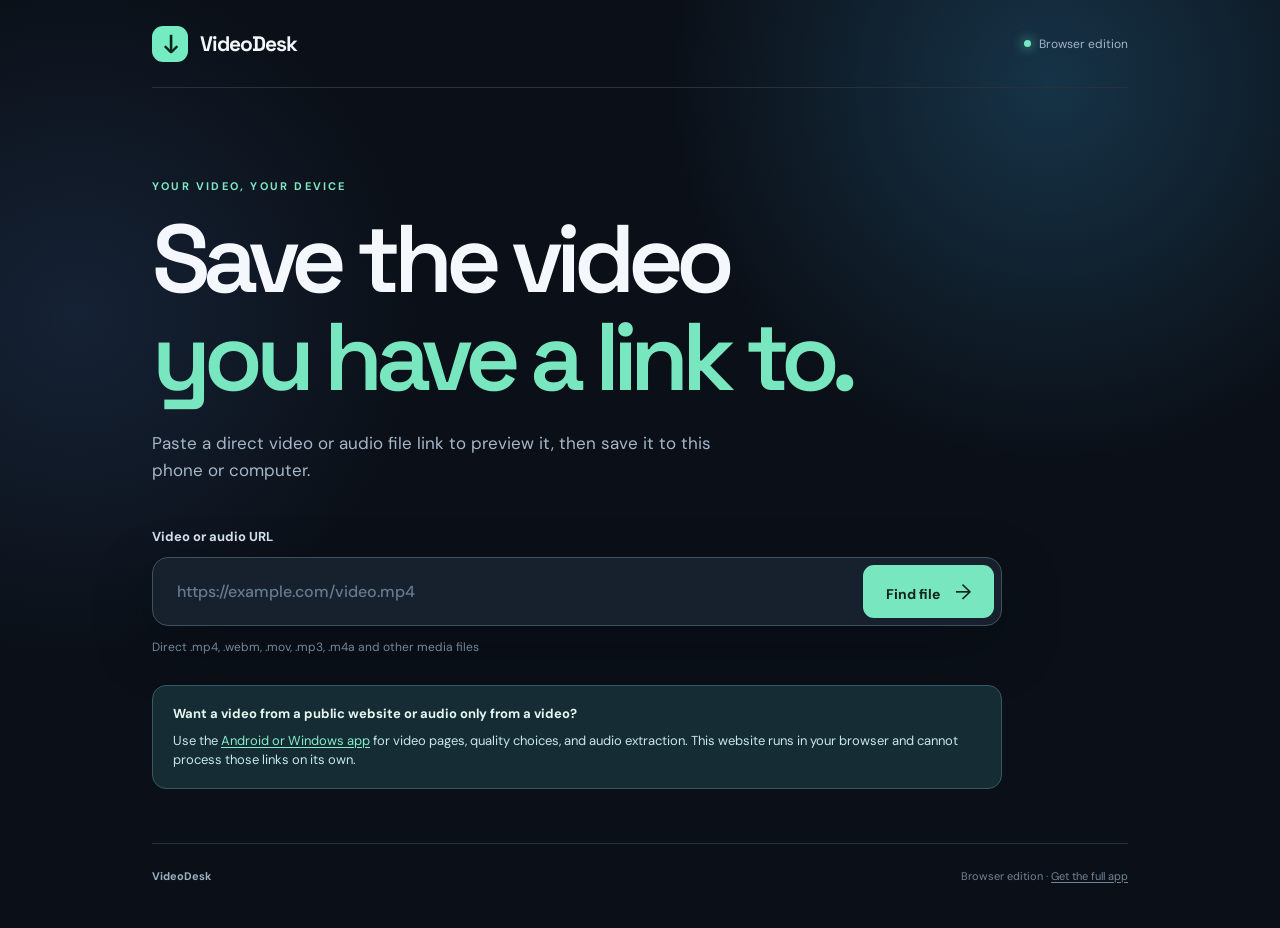
==== index.html @ ed0faee8 "Open VideoDesk browser app on GitHub Pages" ====
<!doctype html>
<html lang="en">
<head>
  <meta charset="utf-8">
  <meta name="viewport" content="width=device-width, initial-scale=1">
  <meta name="theme-color" content="#111827">
  <meta name="description" content="Preview and save direct public video or audio links in your browser. Get the full VideoDesk app for video pages and audio extraction.">
  <link rel="icon" href="./windows/public/icon.svg" type="image/svg+xml">
  <link rel="apple-touch-icon" href="./windows/public/icon-192.png">
  <link rel="stylesheet" href="./windows/public/style.css">
  <link rel="stylesheet" href="./site.css">
  <title>VideoDesk — save a video to this device</title>
</head>
<body>
  <main class="shell">
    <header class="topbar">
      <a class="brand" href="./"><span class="brand-icon">↓</span><span>VideoDesk</span></a>
      <span class="local-badge"><span></span><span class="badge-text">Browser edition</span></span>
    </header>

    <section class="hero">
      <p class="eyebrow">YOUR VIDEO, YOUR DEVICE</p>
      <h1>Save the video<br><em>you have a link to.</em></h1>
      <p class="intro">Paste a direct video or audio file link to preview it, then save it to this phone or computer.</p>
      <form id="inspect-form" class="url-form">
        <label for="video-url">Video or audio URL</label>
        <div class="input-row">
          <input id="video-url" name="url" type="url" inputmode="url" autocomplete="url" placeholder="https://example.com/video.mp4" required>
          <button id="inspect-btn" type="submit">Find file <span aria-hidden="true">→</span></button>
        </div>
      </form>
      <p class="helper">Direct .mp4, .webm, .mov, .mp3, .m4a and other media files</p>
      <div class="site-note">
        <strong>Want a video from a public website or audio only from a video?</strong>
        <span>Use the <a href="https://github.com/thelon3ly/videoDesk">Android or Windows app</a> for video pages, quality choices, and audio extraction. This website runs in your browser and cannot process those links on its own.</span>
      </div>
    </section>

    <div id="message" class="message" role="status" aria-live="polite" hidden></div>
    <section id="result" class="result" hidden>
      <div class="result-head"><span class="step">01 / FILE FOUND</span><span id="source" class="source"></span></div>
      <h2 id="title"></h2>
      <p id="details" class="details"></p>
      <div class="preview-heading"><h3>Preview</h3><span>Play before saving</span></div>
      <div id="preview-frame" class="preview-frame"></div>
      <p id="preview-note" class="preview-note"></p>
      <div class="quality-heading"><h3>Available format</h3><span>Original file</span></div>
      <div class="jelly-radio" role="group" aria-label="Available format">
        <span class="jelly-chip" data-selected><span class="jelly-skin"><strong>Original</strong><small>As provided by the source</small></span></span>
      </div>
      <button id="download-btn" class="download-btn" type="button">Download file <span aria-hidden="true">↘</span></button>
      <p class="fineprint">For media you are permitted to save. Browser downloads depend on the source allowing cross-origin access.</p>
    </section>
    <section id="progress-panel" class="progress-panel" hidden>
      <div class="progress-top"><span id="progress-label">Downloading file…</span><strong id="percent">0%</strong></div>
      <div class="progress-track"><div id="progress-fill"></div></div>
      <p id="progress-note">Keep this page open until the save dialog appears.</p>
      <a id="save-link" class="save-link" href="#" hidden>Save file to this device <span aria-hidden="true">↓</span></a>
    </section>
    <footer><span>VideoDesk</span><span>Browser edition · <a href="https://github.com/thelon3ly/videoDesk">Get the full app</a></span></footer>
  </main>
  <script src="./site.js" defer></script>
</body>
</html>
---- windows/public/style.css ----
@import url('https://fonts.googleapis.com/css2?family=DM+Sans:wght@400;500;600;700&family=Space+Grotesk:wght@400;500;600;700&display=swap');
[hidden]{display:none!important}
.local-badge.offline span:first-child{background:#ff8f85;box-shadow:0 0 12px #ff8f85}
.local-badge #server-label{width:auto;height:auto;border-radius:0;background:none;box-shadow:none}
.preview-heading{display:flex;align-items:baseline;justify-content:space-between;gap:12px;margin:23px 0 13px}.preview-heading h3{font:600 17px 'Space Grotesk',sans-serif;margin:0}.preview-heading span{font-size:12px;color:#8ca2b4}.preview-frame{position:relative;width:100%;min-width:0;aspect-ratio:16/9;min-height:210px;border:1px solid #405260;border-radius:15px;background:#0b1018;overflow:hidden}.preview-frame iframe,.preview-frame video{display:block;width:100%;height:100%;border:0;background:#05080c}.preview-fallback{position:relative;display:flex;align-items:center;justify-content:center;width:100%;height:100%;min-height:210px;color:#dce9f2;text-align:center;font-weight:600;padding:20px}.preview-fallback img{position:absolute;width:100%;height:100%;object-fit:cover;opacity:.35;filter:brightness(.65)}.preview-fallback span{position:relative;z-index:1}.preview-note{color:#8ca2b4;font-size:12px;line-height:1.5;margin:11px 0 22px}.preview-note a{color:#86ecc7;text-decoration:none}.preview-note a:hover{text-decoration:underline}
.typed-line{position:relative;display:block}.typed-measure{visibility:hidden}.typed-overlay{position:absolute;inset:0;white-space:normal}.typed-cursor{display:inline-block;margin-left:.07em;color:#f4f7fb;animation:typing-cursor-blink .6s ease-in-out infinite alternate}@keyframes typing-cursor-blink{to{opacity:0}}@media(prefers-reduced-motion:reduce){.typed-cursor{display:none}}
.media-toggle{display:inline-flex;align-items:center;gap:13px;margin:4px 0 21px}.mode-label{font-size:14px;font-weight:700;color:#8ea4b4;transition:color .25s}.mode-label.active{color:#78e7bf}.squish-switch{--thumb-x:4px;position:relative;display:inline-block;width:76px;height:38px;margin:0;padding:0;border:0;border-radius:19px;background:none;touch-action:pan-y;user-select:none;-webkit-tap-highlight-color:transparent}.squish-switch::after{content:'';position:absolute;inset:-7px}.squish-switch:focus-visible{outline:2px solid #d6ffec;outline-offset:4px}.squish-switch:disabled{opacity:.45;cursor:not-allowed}.squish-track{position:relative;display:block;width:76px;height:38px;border-radius:19px;background:#304351;box-shadow:inset 0 1px 3px #07101888;transition:background-color .32s}.squish-switch[data-on] .squish-track{background:#78e7bf}.squish-thumb{position:absolute;top:4px;left:0;width:30px;height:30px;transform:translateX(var(--thumb-x));transition:transform .42s cubic-bezier(.18,1.55,.35,1)}.squish-switch[data-on]{--thumb-x:42px}.squish-switch[data-held] .squish-thumb{transition:none}.squish-thumb-face{display:block;width:100%;height:100%;border-radius:50%;background:#78e7bf;box-shadow:0 2px 7px #07101866;transition:background-color .32s,scale .2s}.squish-switch[data-on] .squish-thumb-face{background:#10241f}.squish-switch:not(:disabled):hover .squish-thumb-face{scale:1.035}.squish-switch[data-held] .squish-thumb-face{scale:1.12}.quality-heading{border-top:1px solid #31404d}@media(prefers-reduced-motion:reduce){.mode-label,.squish-track,.squish-thumb,.squish-thumb-face{transition-duration:0ms!important}}
:root{font-family:'DM Sans',system-ui,sans-serif;color:#e5edf7;background:#0b1018;font-synthesis:none}*{box-sizing:border-box}body{margin:0;min-height:100vh;background:radial-gradient(circle at 82% 9%,#163347 0,transparent 28%),radial-gradient(circle at 6% 34%,#152235 0,transparent 25%),#0b1018}.shell{max-width:1040px;margin:auto;padding:0 32px}.topbar{height:88px;display:flex;align-items:center;justify-content:space-between;border-bottom:1px solid #26313c}.brand{display:flex;align-items:center;gap:12px;color:#f2f7fb;text-decoration:none;font-family:'Space Grotesk',sans-serif;font-size:21px;font-weight:700;letter-spacing:-.05em}.brand-icon{display:grid;place-items:center;width:36px;height:36px;border-radius:11px;background:#74ebc0;color:#09241d;font-size:26px;font-weight:500;line-height:1}.local-badge{display:flex;align-items:center;gap:8px;color:#a5b5c5;font-size:12px}.local-badge span{width:7px;height:7px;border-radius:50%;background:#74ebc0;box-shadow:0 0 12px #74ebc0}.hero{padding:80px 0 54px;max-width:850px}.eyebrow,.step{color:#7ce9c4;font-size:11px;font-weight:700;letter-spacing:.2em}.hero h1{margin:18px 0 23px;font:600 clamp(49px,8.7vw,96px)/1.02 'Space Grotesk',sans-serif;letter-spacing:-.075em;color:#f4f7fb}.hero h1 em{font-style:normal;color:#78e7bf}.intro{max-width:590px;color:#a6b7c9;font-size:17px;line-height:1.6;margin:0 0 44px}.url-form{max-width:850px}.url-form label{display:block;margin-bottom:12px;font-size:13px;font-weight:700;color:#d2dfeb}.input-row{display:flex;gap:8px;padding:7px;border:1px solid #40505f;border-radius:16px;background:#17212d;box-shadow:0 20px 55px #05090e66}.input-row:focus-within{border-color:#78e7bf}.input-row input{flex:1;min-width:0;padding:16px 17px;background:none;border:0;outline:0;color:#f4f7fb;font:500 16px 'DM Sans',sans-serif}.input-row input::placeholder{color:#667b8f}button{cursor:pointer;font:700 14px 'DM Sans',sans-serif}.input-row button,.download-btn,.save-link{border:0;border-radius:11px;padding:0 23px;background:#78e7bf;color:#10241f;transition:background .2s,transform .2s;white-space:nowrap}.input-row button:hover,.download-btn:hover,.save-link:hover{background:#a5f6d6;transform:translateY(-1px)}button:disabled{opacity:.5;cursor:wait;transform:none}.input-row button span,.download-btn span,.save-link span{margin-left:12px;font-size:21px;font-weight:400}.helper{font-size:12px;color:#71879a;margin:13px 0}.message{padding:16px 19px;border-radius:12px;border:1px solid #95514d;background:#3b2425;color:#ffccca;margin-bottom:24px;line-height:1.5}.message.info{border-color:#375962;background:#152c35;color:#c8e6ee}.result,.progress-panel{padding:27px 31px 31px;margin:20px 0 32px;border:1px solid #354453;background:#17212bdd;border-radius:22px;box-shadow:0 22px 60px #03060933}.result-head{display:flex;justify-content:space-between;gap:20px}.source{font-size:12px;color:#8eacb9}.result h2{font:600 clamp(25px,4vw,38px)/1.2 'Space Grotesk',sans-serif;letter-spacing:-.045em;margin:18px 0 8px;overflow-wrap:anywhere}.details{color:#8ca2b4;margin:0 0 27px;font-size:13px}.quality-heading{display:flex;align-items:baseline;justify-content:space-between;border-top:1px solid #31404d;padding-top:25px}.quality-heading h3{font:600 17px 'Space Grotesk',sans-serif;margin:0 0 15px}.quality-heading span{font-size:12px;color:#8ca2b4}.qualities{display:grid;grid-template-columns:repeat(auto-fit,minmax(135px,1fr));gap:10px}.quality{position:relative;display:flex;align-items:center;justify-content:space-between;gap:8px;padding:15px;border:1px solid #425360;border-radius:12px;color:#d8e5ef;cursor:pointer;min-height:70px}.quality:has(input:checked){border-color:#78e7bf;background:#1b3b38}.quality input{position:absolute;opacity:0}.quality strong{font:600 19px 'Space Grotesk',sans-serif}.quality small{display:block;color:#8ea4b4;font-size:11px;margin-top:3px}.quality .check{width:17px;height:17px;border:1px solid #778c9b;border-radius:50%}.quality:has(input:checked) .check{border:5px solid #78e7bf;background:#132a29}.download-btn{height:53px;margin-top:21px;min-width:240px}.fineprint{font-size:11px;line-height:1.5;color:#8193a5;margin:16px 0 0}.progress-top{display:flex;justify-content:space-between;font-size:14px}.progress-top strong{color:#78e7bf}.progress-track{height:8px;background:#31404d;border-radius:99px;overflow:hidden;margin-top:18px}.progress-track div{height:100%;width:0;background:#78e7bf;transition:width .3s}.progress-panel p{font-size:12px;color:#8ea4b4}.save-link{display:inline-flex;align-items:center;height:52px;text-decoration:none;margin-top:10px}footer{display:flex;justify-content:space-between;gap:20px;border-top:1px solid #26313c;padding:25px 0 45px;color:#6f8496;font-size:11px}footer span:first-child{font-weight:700;color:#9cafc0}@media(max-width:620px){.shell{padding:0 19px}.topbar{height:70px}.brand{font-size:19px}.local-badge{font-size:0}.local-badge span{width:8px;height:8px}.hero{padding:55px 0 35px}.hero h1{font-size:clamp(45px,12vw,68px)}.intro{font-size:15px;margin-bottom:30px}.input-row{display:block}.input-row input{width:100%;padding:16px 13px}.input-row button{width:100%;height:48px}.result,.progress-panel{padding:22px 19px}.quality{min-height:64px}.download-btn{width:100%}footer{font-size:10px}}
.jelly-radio{display:flex;flex-wrap:wrap;align-items:center;gap:10px;padding:12px 24px 14px;min-height:76px;margin:0 -12px}
.jelly-chip{--jelly-x:0px;--jelly-scale:1;--jelly-delay:0ms;position:relative;display:inline-flex;align-items:center;justify-content:center;min-width:100px;min-height:52px;cursor:pointer;transform:translateX(var(--jelly-x)) scale(var(--jelly-scale));transition:transform 420ms cubic-bezier(.2,1.45,.3,1) var(--jelly-delay);transform-origin:center;z-index:1;-webkit-tap-highlight-color:transparent}
.jelly-chip[data-selected]{z-index:2}
.jelly-chip input{position:absolute;width:1px;height:1px;opacity:0;pointer-events:none}
.jelly-skin{display:flex;flex-direction:column;align-items:center;justify-content:center;width:100%;min-height:52px;padding:9px 17px;border:1px solid #425360;border-radius:18px;background:#253340;color:#e5edf7;text-align:center;white-space:nowrap;box-shadow:0 2px 5px #05090e20;transition:background-color .22s,border-color .22s,color .22s,box-shadow .22s}
.jelly-chip strong{font:700 15px/1.15 'Space Grotesk',sans-serif}
.jelly-chip small{display:block;color:#a8bac7;font-size:10px;line-height:1.2;margin-top:3px;transition:color .22s}
.jelly-chip[data-selected] .jelly-skin{background:#78e7bf;border-color:#78e7bf;color:#10241f;box-shadow:0 7px 22px #78e7bf24}
.jelly-chip[data-selected] small{color:#305449}
.jelly-chip:not([data-selected]):hover .jelly-skin{border-color:#8fb8ad;background:#30483f}
.jelly-chip input:focus-visible + .jelly-skin{outline:2px solid #f3fff9;outline-offset:4px}
@media(max-width:620px){.jelly-radio{gap:9px;padding:12px 15px;margin:0 -8px}.jelly-chip{min-width:calc(50% - 9px);min-height:55px}.jelly-skin{min-height:55px;padding:8px 10px}.jelly-chip strong{font-size:14px}}
@media(prefers-reduced-motion:reduce){.jelly-chip,.jelly-skin,.jelly-chip small{transition-duration:0ms!important}}
---- site.css ----
.site-note{display:grid;gap:7px;max-width:850px;margin-top:30px;padding:18px 20px;border:1px solid #375962;border-radius:14px;background:#152c35;color:#c8e6ee;font-size:13px;line-height:1.5}
.local-badge .badge-text{width:auto;height:auto;border-radius:0;background:none;box-shadow:none;white-space:nowrap}
.site-note strong{color:#e5f8f0}
.site-note a,.preview-note a,footer a{color:#86ecc7;text-decoration:underline;text-underline-offset:2px}
.site-note a:hover,.preview-note a:hover,footer a:hover{color:#b1ffdf}
.preview-frame audio{display:block;width:100%;margin:auto}
.preview-frame:has(audio){display:flex;align-items:center;padding:30px;min-height:130px;aspect-ratio:auto}
.jelly-chip{cursor:default}
footer a{color:inherit}
@media(max-width:620px){.badge-text{display:none}.site-note{margin-top:24px}.preview-frame:has(audio){padding:16px}}
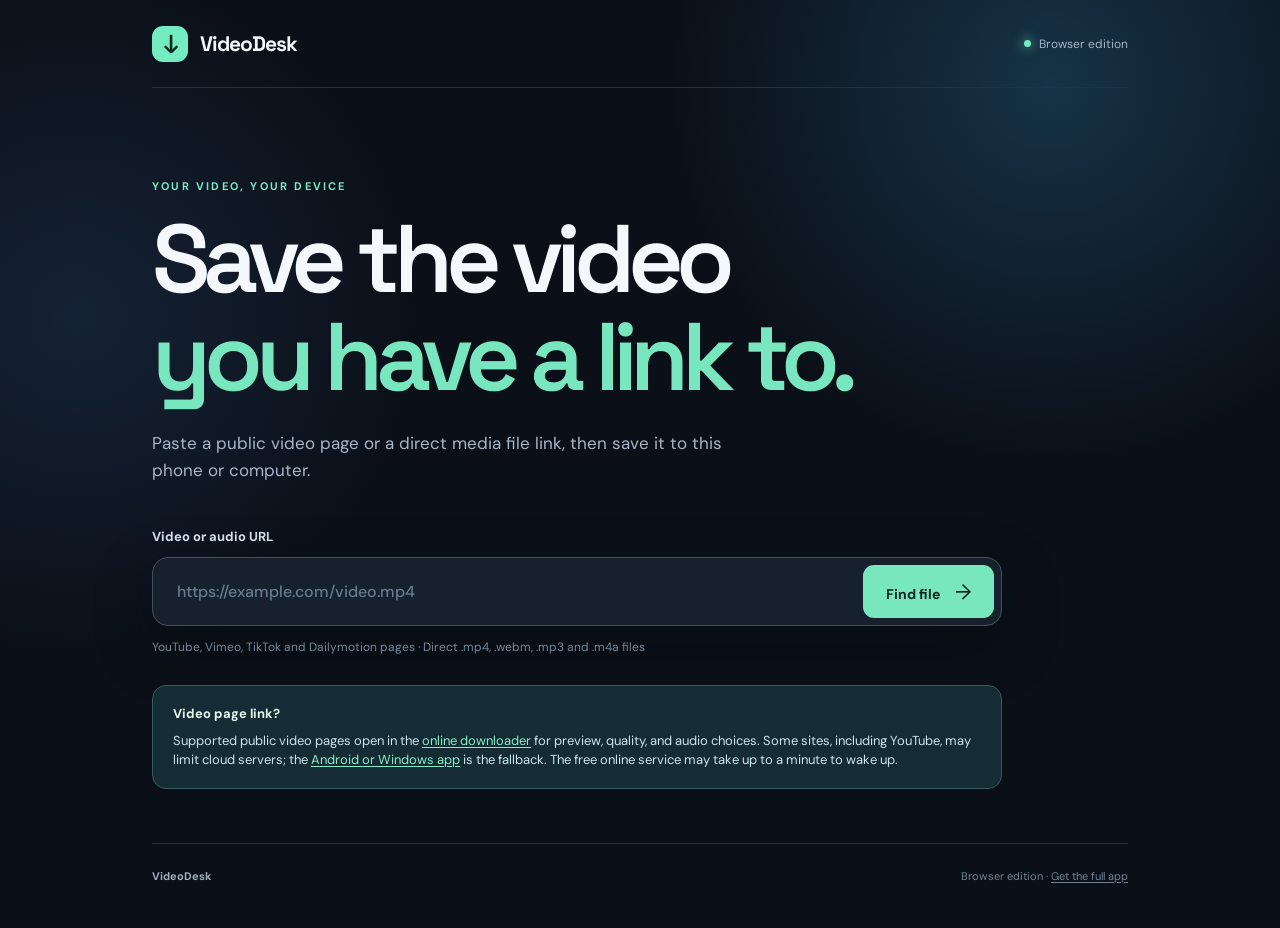
==== commit 67e3d047: "Connect public site to cloud downloader with clear source limits" ====
--- a/index.html
+++ b/index.html
@@ -4,7 +4,7 @@
   <meta charset="utf-8">
   <meta name="viewport" content="width=device-width, initial-scale=1">
   <meta name="theme-color" content="#111827">
-  <meta name="description" content="Preview and save direct public video or audio links in your browser. Get the full VideoDesk app for video pages and audio extraction.">
+  <meta name="description" content="Preview and save direct public media links, or open the online downloader for supported video pages.">
   <link rel="icon" href="./windows/public/icon.svg" type="image/svg+xml">
   <link rel="apple-touch-icon" href="./windows/public/icon-192.png">
   <link rel="stylesheet" href="./windows/public/style.css">
@@ -21,7 +21,7 @@
     <section class="hero">
       <p class="eyebrow">YOUR VIDEO, YOUR DEVICE</p>
       <h1>Save the video<br><em>you have a link to.</em></h1>
-      <p class="intro">Paste a direct video or audio file link to preview it, then save it to this phone or computer.</p>
+      <p class="intro">Paste a public video page or a direct media file link, then save it to this phone or computer.</p>
       <form id="inspect-form" class="url-form">
         <label for="video-url">Video or audio URL</label>
         <div class="input-row">
@@ -29,10 +29,10 @@
           <button id="inspect-btn" type="submit">Find file <span aria-hidden="true">→</span></button>
         </div>
       </form>
-      <p class="helper">Direct .mp4, .webm, .mov, .mp3, .m4a and other media files</p>
+      <p class="helper">YouTube, Vimeo, TikTok and Dailymotion pages · Direct .mp4, .webm, .mp3 and .m4a files</p>
       <div class="site-note">
-        <strong>Want a video from a public website or audio only from a video?</strong>
-        <span>Use the <a href="https://github.com/thelon3ly/videoDesk">Android or Windows app</a> for video pages, quality choices, and audio extraction. This website runs in your browser and cannot process those links on its own.</span>
+        <strong>Video page link?</strong>
+        <span>Supported public video pages open in the <a href="https://videodesk-online.onrender.com/">online downloader</a> for preview, quality, and audio choices. Some sites, including YouTube, may limit cloud servers; the <a href="https://github.com/thelon3ly/videoDesk">Android or Windows app</a> is the fallback. The free online service may take up to a minute to wake up.</span>
       </div>
     </section>
 
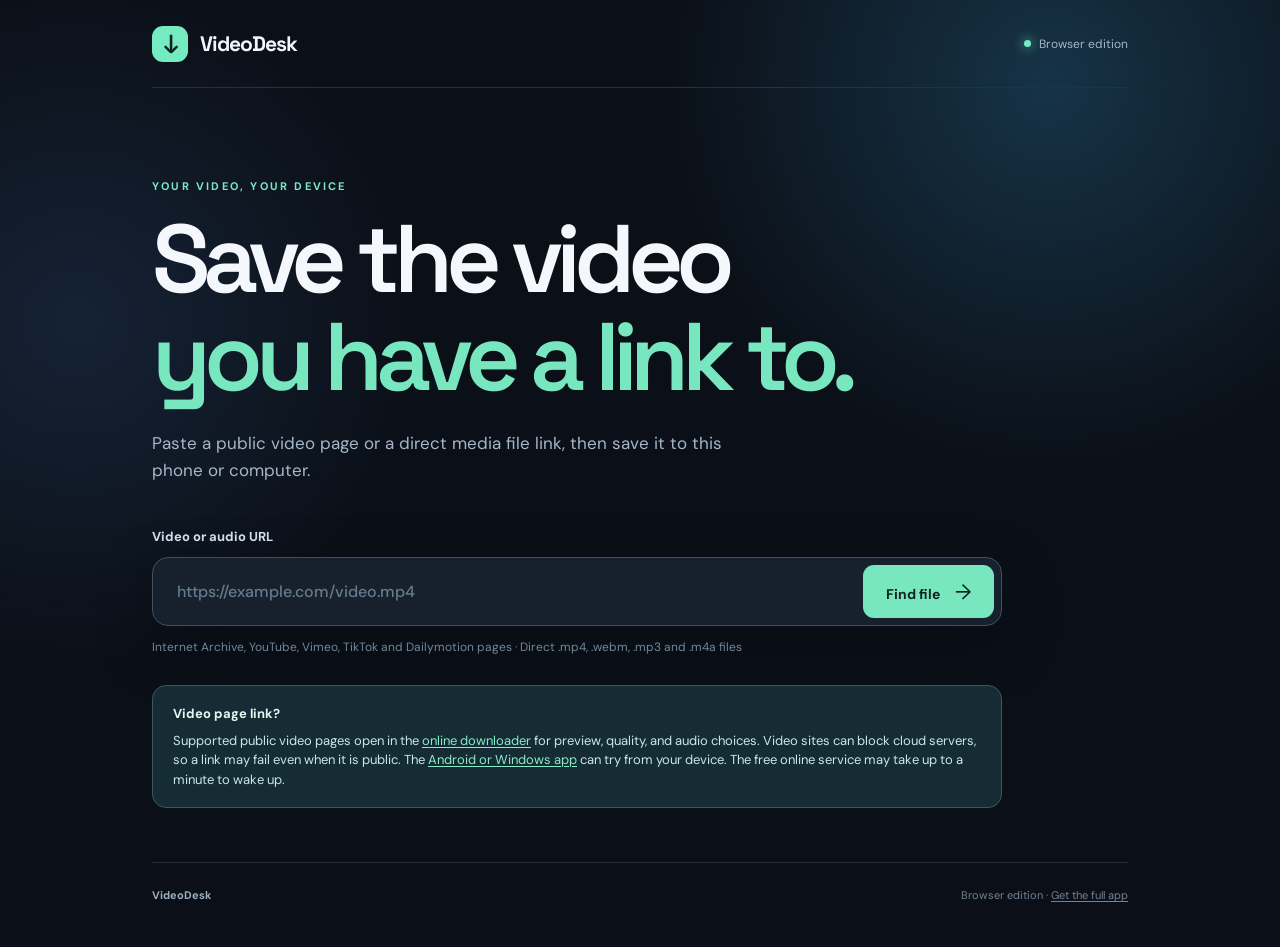
==== commit f3417f2f: "Support public Internet Archive video pages online" ====
--- a/index.html
+++ b/index.html
@@ -29,10 +29,10 @@
           <button id="inspect-btn" type="submit">Find file <span aria-hidden="true">→</span></button>
         </div>
       </form>
-      <p class="helper">YouTube, Vimeo, TikTok and Dailymotion pages · Direct .mp4, .webm, .mp3 and .m4a files</p>
+        <p class="helper">Internet Archive, YouTube, Vimeo, TikTok and Dailymotion pages · Direct .mp4, .webm, .mp3 and .m4a files</p>
       <div class="site-note">
         <strong>Video page link?</strong>
-        <span>Supported public video pages open in the <a href="https://videodesk-online.onrender.com/">online downloader</a> for preview, quality, and audio choices. Some sites, including YouTube, may limit cloud servers; the <a href="https://github.com/thelon3ly/videoDesk">Android or Windows app</a> is the fallback. The free online service may take up to a minute to wake up.</span>
+          <span>Supported public video pages open in the <a href="https://videodesk-online.onrender.com/">online downloader</a> for preview, quality, and audio choices. Video sites can block cloud servers, so a link may fail even when it is public. The <a href="https://github.com/thelon3ly/videoDesk">Android or Windows app</a> can try from your device. The free online service may take up to a minute to wake up.</span>
       </div>
     </section>
 
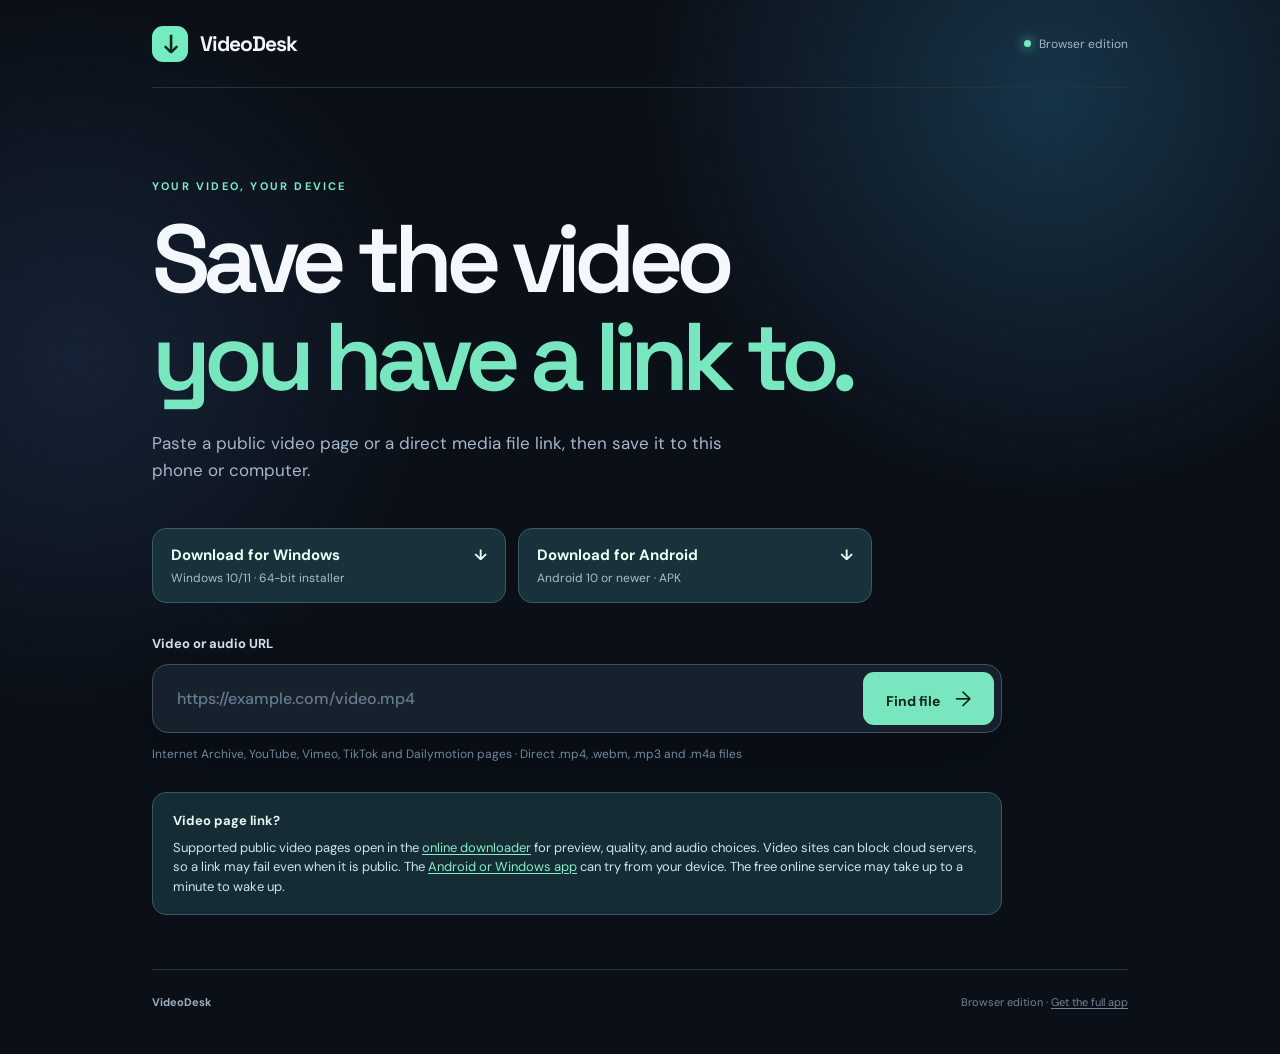
==== commit e18dfdb9: "Link Windows and Android downloads from website" ====
--- a/index.html
+++ b/index.html
@@ -22,6 +22,10 @@
       <p class="eyebrow">YOUR VIDEO, YOUR DEVICE</p>
       <h1>Save the video<br><em>you have a link to.</em></h1>
       <p class="intro">Paste a public video page or a direct media file link, then save it to this phone or computer.</p>
+      <div class="install-links" aria-label="Download VideoDesk apps">
+        <a href="https://github.com/thelon3ly/videoDesk/releases/download/v1.0.0/VideoDesk-Windows-Setup.exe"><strong>Download for Windows <span aria-hidden="true">↓</span></strong><small>Windows 10/11 · 64-bit installer</small></a>
+        <a href="https://github.com/thelon3ly/videoDesk/releases/download/v1.0.0/VideoDesk-Android.apk"><strong>Download for Android <span aria-hidden="true">↓</span></strong><small>Android 10 or newer · APK</small></a>
+      </div>
       <form id="inspect-form" class="url-form">
         <label for="video-url">Video or audio URL</label>
         <div class="input-row">
@@ -32,7 +36,7 @@
         <p class="helper">Internet Archive, YouTube, Vimeo, TikTok and Dailymotion pages · Direct .mp4, .webm, .mp3 and .m4a files</p>
       <div class="site-note">
         <strong>Video page link?</strong>
-          <span>Supported public video pages open in the <a href="https://videodesk-online.onrender.com/">online downloader</a> for preview, quality, and audio choices. Video sites can block cloud servers, so a link may fail even when it is public. The <a href="https://github.com/thelon3ly/videoDesk">Android or Windows app</a> can try from your device. The free online service may take up to a minute to wake up.</span>
+          <span>Supported public video pages open in the <a href="https://videodesk-online.onrender.com/">online downloader</a> for preview, quality, and audio choices. Video sites can block cloud servers, so a link may fail even when it is public. The <a href="https://github.com/thelon3ly/videoDesk/releases/tag/v1.0.0">Android or Windows app</a> can try from your device. The free online service may take up to a minute to wake up.</span>
       </div>
     </section>
 
@@ -57,7 +61,7 @@
       <p id="progress-note">Keep this page open until the save dialog appears.</p>
       <a id="save-link" class="save-link" href="#" hidden>Save file to this device <span aria-hidden="true">↓</span></a>
     </section>
-    <footer><span>VideoDesk</span><span>Browser edition · <a href="https://github.com/thelon3ly/videoDesk">Get the full app</a></span></footer>
+    <footer><span>VideoDesk</span><span>Browser edition · <a href="https://github.com/thelon3ly/videoDesk/releases/tag/v1.0.0">Get the full app</a></span></footer>
   </main>
   <script src="./site.js" defer></script>
 </body>
--- a/site.css
+++ b/site.css
@@ -1,4 +1,9 @@
 .site-note{display:grid;gap:7px;max-width:850px;margin-top:30px;padding:18px 20px;border:1px solid #375962;border-radius:14px;background:#152c35;color:#c8e6ee;font-size:13px;line-height:1.5}
+.install-links{display:grid;grid-template-columns:repeat(2,minmax(0,1fr));gap:12px;max-width:720px;margin:28px 0 32px}
+.install-links a{display:flex;flex-direction:column;gap:5px;padding:16px 18px;border:1px solid #395c64;border-radius:14px;background:#18313a;color:#eafff5;text-decoration:none;transition:background .2s,border-color .2s}
+.install-links a:hover,.install-links a:focus-visible{background:#1d4249;border-color:#7ae6bc}
+.install-links strong{display:flex;justify-content:space-between;gap:12px;font-size:15px}
+.install-links small{color:#a3c2c7;font-size:12px}
 .local-badge .badge-text{width:auto;height:auto;border-radius:0;background:none;box-shadow:none;white-space:nowrap}
 .site-note strong{color:#e5f8f0}
 .site-note a,.preview-note a,footer a{color:#86ecc7;text-decoration:underline;text-underline-offset:2px}
@@ -7,4 +12,4 @@
 .preview-frame:has(audio){display:flex;align-items:center;padding:30px;min-height:130px;aspect-ratio:auto}
 .jelly-chip{cursor:default}
 footer a{color:inherit}
-@media(max-width:620px){.badge-text{display:none}.site-note{margin-top:24px}.preview-frame:has(audio){padding:16px}}
+@media(max-width:620px){.badge-text{display:none}.install-links{grid-template-columns:1fr;margin:24px 0}.site-note{margin-top:24px}.preview-frame:has(audio){padding:16px}}
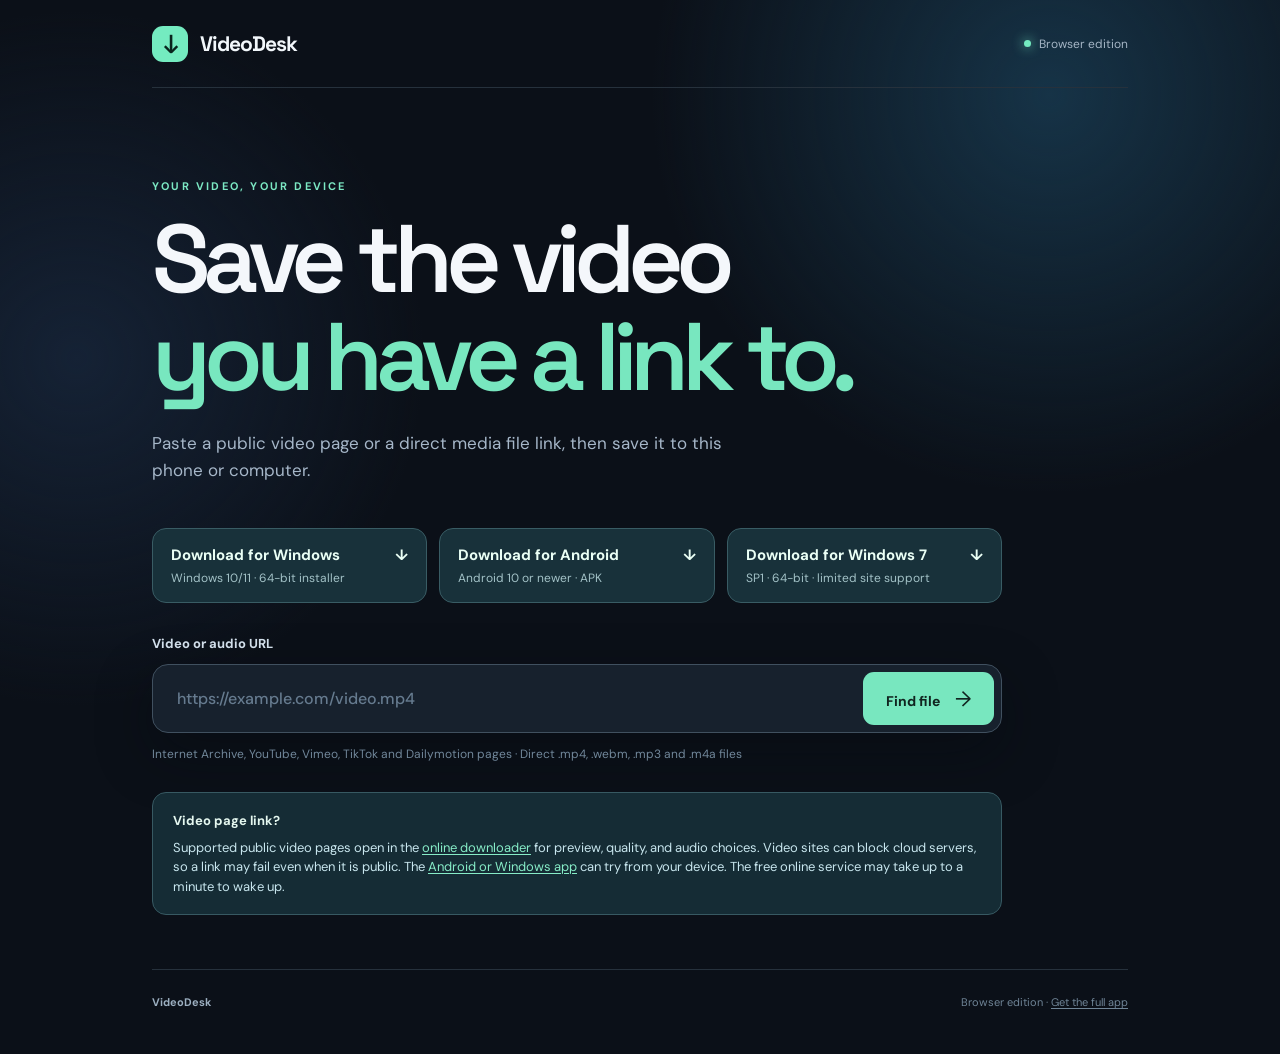
==== commit 18363b78: "Add Windows 7 installer download link" ====
--- a/index.html
+++ b/index.html
@@ -25,6 +25,7 @@
       <div class="install-links" aria-label="Download VideoDesk apps">
         <a href="https://github.com/thelon3ly/videoDesk/releases/download/v1.0.0/VideoDesk-Windows-Setup.exe"><strong>Download for Windows <span aria-hidden="true">↓</span></strong><small>Windows 10/11 · 64-bit installer</small></a>
         <a href="https://github.com/thelon3ly/videoDesk/releases/download/v1.0.0/VideoDesk-Android.apk"><strong>Download for Android <span aria-hidden="true">↓</span></strong><small>Android 10 or newer · APK</small></a>
+        <a href="https://github.com/thelon3ly/videoDesk/releases/download/v1.0.0/VideoDesk-Windows7-Setup.exe"><strong>Download for Windows 7 <span aria-hidden="true">↓</span></strong><small>SP1 · 64-bit · limited site support</small></a>
       </div>
       <form id="inspect-form" class="url-form">
         <label for="video-url">Video or audio URL</label>
--- a/site.css
+++ b/site.css
@@ -1,5 +1,5 @@
 .site-note{display:grid;gap:7px;max-width:850px;margin-top:30px;padding:18px 20px;border:1px solid #375962;border-radius:14px;background:#152c35;color:#c8e6ee;font-size:13px;line-height:1.5}
-.install-links{display:grid;grid-template-columns:repeat(2,minmax(0,1fr));gap:12px;max-width:720px;margin:28px 0 32px}
+.install-links{display:grid;grid-template-columns:repeat(3,minmax(0,1fr));gap:12px;max-width:900px;margin:28px 0 32px}
 .install-links a{display:flex;flex-direction:column;gap:5px;padding:16px 18px;border:1px solid #395c64;border-radius:14px;background:#18313a;color:#eafff5;text-decoration:none;transition:background .2s,border-color .2s}
 .install-links a:hover,.install-links a:focus-visible{background:#1d4249;border-color:#7ae6bc}
 .install-links strong{display:flex;justify-content:space-between;gap:12px;font-size:15px}
